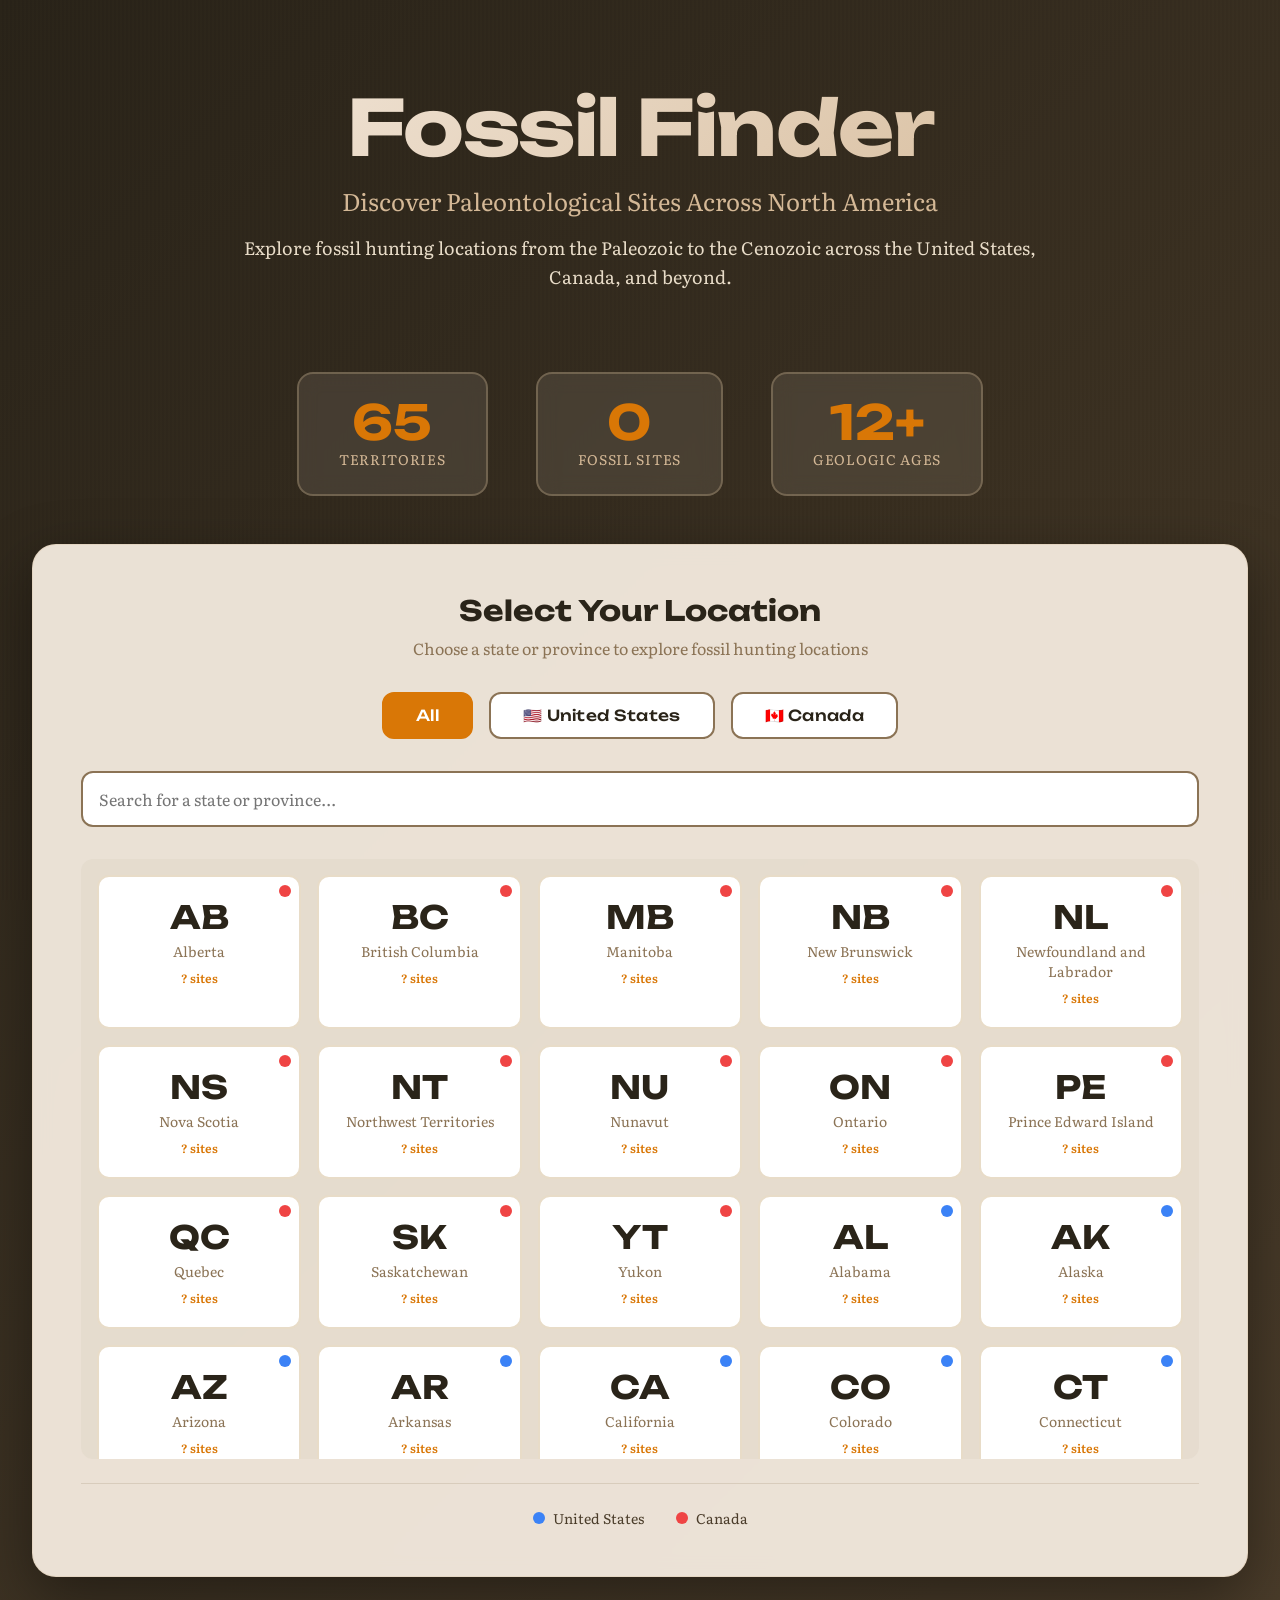
==== src/main/resources/static/index.html @ 7130c046 "feat: add complete Spring Boot backend and responsive frontend Backend - Spring Boot Application: - " ====
<!doctype html>
<html lang="en">
  <head>
    <meta charset="UTF-8" />
    <meta name="viewport" content="width=device-width, initial-scale=1.0" />
    <title>Fossil Finder - North America</title>

    <!-- Google Fonts -->
    <link
      href="https://fonts.googleapis.com/css2?family=Literata:wght@400;600;700&family=Unbounded:wght@500;700&display=swap"
      rel="stylesheet"
    />

    <!-- Stylesheets -->
    <link rel="stylesheet" href="css/base.css" />
    <link rel="stylesheet" href="css/landing.css" />
  </head>
  <body>
    <div class="container">
      <header>
        <h1>Fossil Finder</h1>
        <p class="subtitle">
          Discover Paleontological Sites Across North America
        </p>
        <p class="description">
          Explore fossil hunting locations from the Paleozoic to the Cenozoic
          across the United States, Canada, and beyond.
        </p>
      </header>

      <div class="stats-banner">
        <div class="stat-card">
          <span class="stat-number" id="totalTerritories">0</span>
          <span class="stat-label">Territories</span>
        </div>
        <div class="stat-card">
          <span class="stat-number" id="totalLocations">0</span>
          <span class="stat-label">Fossil Sites</span>
        </div>
        <div class="stat-card">
          <span class="stat-number" id="geologicAges">12+</span>
          <span class="stat-label">Geologic Ages</span>
        </div>
      </div>

      <div class="selection-panel">
        <div class="panel-header">
          <h2 class="panel-title">Select Your Location</h2>
          <p class="panel-subtitle">
            Choose a state or province to explore fossil hunting locations
          </p>
        </div>

        <div class="country-tabs">
          <button class="country-tab active" onclick="filterByCountry('all')">
            All
          </button>
          <button class="country-tab" onclick="filterByCountry('USA')">
            🇺🇸 United States
          </button>
          <button class="country-tab" onclick="filterByCountry('Canada')">
            🇨🇦 Canada
          </button>
        </div>

        <div class="search-box">
          <input
            type="text"
            class="search-input"
            id="territorySearch"
            placeholder="Search for a state or province..."
            autocomplete="off"
          />
        </div>

        <div class="territories-grid" id="territoriesGrid">
          <!-- Territories will be loaded here -->
        </div>

        <div class="legend">
          <div class="legend-item">
            <span class="legend-dot usa"></span>
            <span>United States</span>
          </div>
          <div class="legend-item">
            <span class="legend-dot canada"></span>
            <span>Canada</span>
          </div>
        </div>
      </div>
    </div>

    <script>
      const territoryData = [
        // Canadian Provinces & Territories
        { code: "AB", name: "Alberta", country: "Canada" },
        { code: "BC", name: "British Columbia", country: "Canada" },
        { code: "MB", name: "Manitoba", country: "Canada" },
        { code: "NB", name: "New Brunswick", country: "Canada" },
        { code: "NL", name: "Newfoundland and Labrador", country: "Canada" },
        { code: "NS", name: "Nova Scotia", country: "Canada" },
        { code: "NT", name: "Northwest Territories", country: "Canada" },
        { code: "NU", name: "Nunavut", country: "Canada" },
        { code: "ON", name: "Ontario", country: "Canada" },
        { code: "PE", name: "Prince Edward Island", country: "Canada" },
        { code: "QC", name: "Quebec", country: "Canada" },
        { code: "SK", name: "Saskatchewan", country: "Canada" },
        { code: "YT", name: "Yukon", country: "Canada" },

        // US States
        { code: "AL", name: "Alabama", country: "USA" },
        { code: "AK", name: "Alaska", country: "USA" },
        { code: "AZ", name: "Arizona", country: "USA" },
        { code: "AR", name: "Arkansas", country: "USA" },
        { code: "CA", name: "California", country: "USA" },
        { code: "CO", name: "Colorado", country: "USA" },
        { code: "CT", name: "Connecticut", country: "USA" },
        { code: "DC", name: "District of Columbia", country: "USA" },
        { code: "DE", name: "Delaware", country: "USA" },
        { code: "FL", name: "Florida", country: "USA" },
        { code: "GA", name: "Georgia", country: "USA" },
        { code: "HI", name: "Hawaii", country: "USA" },
        { code: "ID", name: "Idaho", country: "USA" },
        { code: "IL", name: "Illinois", country: "USA" },
        { code: "IN", name: "Indiana", country: "USA" },
        { code: "IA", name: "Iowa", country: "USA" },
        { code: "KS", name: "Kansas", country: "USA" },
        { code: "KY", name: "Kentucky", country: "USA" },
        { code: "LA", name: "Louisiana", country: "USA" },
        { code: "ME", name: "Maine", country: "USA" },
        { code: "MD", name: "Maryland", country: "USA" },
        { code: "MA", name: "Massachusetts", country: "USA" },
        { code: "MI", name: "Michigan", country: "USA" },
        { code: "MN", name: "Minnesota", country: "USA" },
        { code: "MS", name: "Mississippi", country: "USA" },
        { code: "MO", name: "Missouri", country: "USA" },
        { code: "MT", name: "Montana", country: "USA" },
        { code: "NE", name: "Nebraska", country: "USA" },
        { code: "NV", name: "Nevada", country: "USA" },
        { code: "NH", name: "New Hampshire", country: "USA" },
        { code: "NJ", name: "New Jersey", country: "USA" },
        { code: "NM", name: "New Mexico", country: "USA" },
        { code: "NY", name: "New York", country: "USA" },
        { code: "NC", name: "North Carolina", country: "USA" },
        { code: "ND", name: "North Dakota", country: "USA" },
        { code: "OH", name: "Ohio", country: "USA" },
        { code: "OK", name: "Oklahoma", country: "USA" },
        { code: "OR", name: "Oregon", country: "USA" },
        { code: "PA", name: "Pennsylvania", country: "USA" },
        { code: "RI", name: "Rhode Island", country: "USA" },
        { code: "SC", name: "South Carolina", country: "USA" },
        { code: "SD", name: "South Dakota", country: "USA" },
        { code: "TN", name: "Tennessee", country: "USA" },
        { code: "TX", name: "Texas", country: "USA" },
        { code: "UT", name: "Utah", country: "USA" },
        { code: "VT", name: "Vermont", country: "USA" },
        { code: "VA", name: "Virginia", country: "USA" },
        { code: "WA", name: "Washington", country: "USA" },
        { code: "WV", name: "West Virginia", country: "USA" },
        { code: "WI", name: "Wisconsin", country: "USA" },
        { code: "WY", name: "Wyoming", country: "USA" },

        // Other
        { code: "BA", name: "Bahamas", country: "Other" },
      ];

      let territoryCounts = {};
      let totalSites = 0;
      let currentCountryFilter = "all";

      async function loadMetadata() {
        try {
          const response = await fetch("/api/territories");
          const metadata = await response.json();

          // Build count lookup
          metadata.territories.forEach((territory) => {
            territoryCounts[territory.code] = territory.locationCount || 0;
            totalSites += territory.locationCount || 0;
          });

          document.getElementById("totalLocations").textContent =
            totalSites.toLocaleString();
          document.getElementById("totalTerritories").textContent =
            metadata.territories.length;
        } catch (error) {
          console.log("Using default territory data (metadata not available)");
          document.getElementById("totalTerritories").textContent =
            territoryData.length;
        }
      }

      function filterByCountry(country) {
        currentCountryFilter = country;

        // Update active tab
        document.querySelectorAll(".country-tab").forEach((tab) => {
          tab.classList.remove("active");
        });
        event.target.classList.add("active");

        renderTerritories();
      }

      function renderTerritories(searchFilter = "") {
        const grid = document.getElementById("territoriesGrid");

        const filtered = territoryData.filter((territory) => {
          const matchesSearch =
            territory.name.toLowerCase().includes(searchFilter.toLowerCase()) ||
            territory.code.toLowerCase().includes(searchFilter.toLowerCase());

          const matchesCountry =
            currentCountryFilter === "all" ||
            territory.country === currentCountryFilter;

          return matchesSearch && matchesCountry;
        });

        grid.innerHTML = filtered
          .map((territory) => {
            const count = territoryCounts[territory.code] || "?";
            const countryClass = territory.country.toLowerCase();

            return `
          <div class="territory-card ${countryClass}" onclick="selectTerritory('${territory.code}', '${territory.name}')">
            <div class="territory-code">${territory.code}</div>
            <div class="territory-name">${territory.name}</div>
            <div class="territory-count">${count} sites</div>
          </div>
        `;
          })
          .join("");
      }

      function selectTerritory(code, name) {
        window.location.href = `fossil-finder.html?territory=${code}`;
      }

      // Search functionality
      document
        .getElementById("territorySearch")
        .addEventListener("input", (e) => {
          renderTerritories(e.target.value);
        });

      // Initialize
      loadMetadata();
      renderTerritories();
    </script>
  </body>
</html>
---- src/main/resources/static/css/base.css ----
/*
 * Fossil Finder - Base Styles
 * Shared across all pages
 */

/* CSS Reset */
* {
  margin: 0;
  padding: 0;
  box-sizing: border-box;
}

/* CSS Variables - Design System */
:root {
  /* Earth Tones */
  --earth-dark: #2a2419;
  --earth-brown: #4a3c2a;
  --sediment: #8b7355;
  --sand: #d4b896;
  --fossil-cream: #f5ebe0;
  --limestone: #e8dcc8;
  
  /* Accent Colors */
  --accent-amber: #d97706;
  --accent-rust: #c2410c;
  
  /* Country Indicators */
  --usa-blue: #3b82f6;
  --canada-red: #ef4444;
  
  /* Typography */
  --font-display: 'Unbounded', sans-serif;
  --font-body: 'Literata', serif;
  
  /* Spacing */
  --spacing-xs: 0.5rem;
  --spacing-sm: 1rem;
  --spacing-md: 1.5rem;
  --spacing-lg: 2rem;
  --spacing-xl: 3rem;
  
  /* Border Radius */
  --radius-sm: 8px;
  --radius-md: 12px;
  --radius-lg: 16px;
  --radius-xl: 24px;
}

/* Base Styles */
body {
  font-family: var(--font-body);
  background: linear-gradient(135deg, var(--earth-dark) 0%, var(--earth-brown) 100%);
  color: var(--fossil-cream);
  min-height: 100vh;
  overflow-x: hidden;
  position: relative;
}

/* Texture Overlay */
body::before {
  content: '';
  position: fixed;
  top: 0;
  left: 0;
  right: 0;
  bottom: 0;
  background-image: 
    repeating-linear-gradient(
      90deg,
      transparent,
      transparent 2px,
      rgba(0,0,0,0.03) 2px,
      rgba(0,0,0,0.03) 4px
    );
  pointer-events: none;
  z-index: 1;
}

/* Container */
.container {
  max-width: 1600px;
  margin: 0 auto;
  padding: var(--spacing-lg);
  position: relative;
  z-index: 2;
}

/* Typography */
h1 {
  font-family: var(--font-display);
  font-size: clamp(2.5rem, 6vw, 5rem);
  font-weight: 700;
  letter-spacing: -0.02em;
  margin-bottom: 0.5rem;
  background: linear-gradient(135deg, var(--fossil-cream) 0%, var(--sand) 100%);
  -webkit-background-clip: text;
  -webkit-text-fill-color: transparent;
  background-clip: text;
}

/* Buttons */
button,
.btn {
  font-family: var(--font-display);
  font-size: 0.95rem;
  font-weight: 500;
  padding: 0.875rem 2rem;
  border: none;
  border-radius: var(--radius-md);
  cursor: pointer;
  transition: all 0.3s ease;
  letter-spacing: 0.02em;
}

.btn-primary {
  background: linear-gradient(135deg, var(--accent-amber) 0%, var(--accent-rust) 100%);
  color: white;
  box-shadow: 0 4px 12px rgba(217, 119, 6, 0.3);
}

.btn-primary:hover {
  transform: translateY(-2px);
  box-shadow: 0 6px 20px rgba(217, 119, 6, 0.4);
}

.btn-secondary {
  background: var(--sediment);
  color: var(--fossil-cream);
}

.btn-secondary:hover {
  background: var(--earth-brown);
}

/* Form Elements */
input[type="text"],
select {
  width: 100%;
  padding: 0.875rem 1rem;
  border: 2px solid var(--sediment);
  border-radius: var(--radius-md);
  font-family: var(--font-body);
  font-size: 1rem;
  color: var(--earth-dark);
  background: white;
  transition: all 0.3s ease;
}

input[type="text"]:focus,
select:focus {
  outline: none;
  border-color: var(--accent-amber);
  box-shadow: 0 0 0 4px rgba(217, 119, 6, 0.1);
  transform: translateY(-1px);
}

/* Badges */
.age-badge {
  display: inline-block;
  padding: 0.25rem 0.625rem;
  border-radius: 6px;
  font-size: 0.813rem;
  font-weight: 600;
  margin-right: 0.5rem;
}

.age-devonian { background: #fbbf24; color: #78350f; }
.age-silurian { background: #60a5fa; color: #1e3a8a; }
.age-ordovician { background: #a78bfa; color: #4c1d95; }
.age-pennsylvanian { background: #34d399; color: #064e3b; }
.age-mississippian { background: #f472b6; color: #831843; }
.age-permian { background: #fb923c; color: #7c2d12; }
.age-carboniferous { background: #4ade80; color: #14532d; }
.age-pleistocene { background: #cbd5e1; color: #1e293b; }

/* Animations */
@keyframes fadeInDown {
  from {
    opacity: 0;
    transform: translateY(-30px);
  }
  to {
    opacity: 1;
    transform: translateY(0);
  }
}

@keyframes fadeIn {
  from { opacity: 0; }
  to { opacity: 1; }
}

@keyframes slideUp {
  from {
    opacity: 0;
    transform: translateY(40px);
  }
  to {
    opacity: 1;
    transform: translateY(0);
  }
}

/* Responsive */
@media (max-width: 768px) {
  .container {
    padding: var(--spacing-sm);
  }
  
  button,
  .btn {
    width: 100%;
  }
}
---- src/main/resources/static/css/landing.css ----
/*
 * Fossil Finder - Landing Page Styles
 * Territory selector and country filtering
 */

/* Header */
header {
  text-align: center;
  padding: 3rem 0 2rem;
}

.subtitle {
  font-size: 1.5rem;
  color: var(--sand);
  margin-bottom: 1rem;
  animation: fadeIn 1s ease-out 0.3s backwards;
}

.description {
  font-size: 1.125rem;
  color: var(--limestone);
  max-width: 800px;
  margin: 0 auto 3rem;
  line-height: 1.6;
  animation: fadeIn 1s ease-out 0.5s backwards;
}

/* Stats Banner */
.stats-banner {
  display: flex;
  justify-content: center;
  gap: 3rem;
  margin-bottom: 3rem;
  flex-wrap: wrap;
}

.stat-card {
  background: rgba(245, 235, 224, 0.1);
  border: 2px solid rgba(212, 184, 150, 0.3);
  border-radius: var(--radius-lg);
  padding: 1.5rem 2.5rem;
  text-align: center;
  backdrop-filter: blur(10px);
  animation: slideUp 0.8s ease-out backwards;
}

.stat-card:nth-child(1) { animation-delay: 0.2s; }
.stat-card:nth-child(2) { animation-delay: 0.3s; }
.stat-card:nth-child(3) { animation-delay: 0.4s; }

.stat-number {
  font-family: var(--font-display);
  font-size: 3rem;
  font-weight: 700;
  color: var(--accent-amber);
  display: block;
  line-height: 1;
}

.stat-label {
  font-size: 0.875rem;
  color: var(--sand);
  text-transform: uppercase;
  letter-spacing: 0.05em;
  margin-top: 0.5rem;
}

/* Selection Panel */
.selection-panel {
  background: rgba(245, 235, 224, 0.95);
  backdrop-filter: blur(10px);
  border-radius: var(--radius-xl);
  padding: 3rem;
  box-shadow: 0 20px 60px rgba(0, 0, 0, 0.4);
  border: 1px solid rgba(212, 184, 150, 0.3);
  animation: slideUp 0.8s ease-out 0.5s backwards;
}

.panel-header {
  text-align: center;
  margin-bottom: 2rem;
}

.panel-title {
  font-family: var(--font-display);
  font-size: 1.75rem;
  color: var(--earth-dark);
  margin-bottom: 0.5rem;
}

.panel-subtitle {
  color: var(--sediment);
  font-size: 1rem;
}

/* Country Tabs */
.country-tabs {
  display: flex;
  gap: 1rem;
  justify-content: center;
  margin-bottom: 2rem;
}

.country-tab {
  font-family: var(--font-display);
  padding: 0.75rem 2rem;
  border: 2px solid var(--sediment);
  border-radius: var(--radius-md);
  background: white;
  color: var(--earth-dark);
  cursor: pointer;
  transition: all 0.3s ease;
  font-size: 0.95rem;
  font-weight: 500;
}

.country-tab:hover {
  border-color: var(--accent-amber);
  transform: translateY(-2px);
}

.country-tab.active {
  background: var(--accent-amber);
  color: white;
  border-color: var(--accent-amber);
}

/* Search Box */
.search-box {
  margin-bottom: 2rem;
}

.search-input {
  width: 100%;
  padding: 1rem 1.5rem;
  border: 2px solid var(--sediment);
  border-radius: var(--radius-md);
  font-family: var(--font-body);
  font-size: 1.125rem;
  color: var(--earth-dark);
  background: white;
  transition: all 0.3s ease;
}

.search-input:focus {
  outline: none;
  border-color: var(--accent-amber);
  box-shadow: 0 0 0 4px rgba(217, 119, 6, 0.1);
}

/* Territories Grid */
.territories-grid {
  display: grid;
  grid-template-columns: repeat(auto-fill, minmax(200px, 1fr));
  gap: 1rem;
  max-height: 600px;
  overflow-y: auto;
  padding: 1rem;
  background: rgba(139, 115, 85, 0.05);
  border-radius: var(--radius-md);
}

/* Territory Cards */
.territory-card {
  background: white;
  border: 2px solid var(--limestone);
  border-radius: var(--radius-md);
  padding: 1.25rem;
  cursor: pointer;
  transition: all 0.3s ease;
  text-align: center;
  position: relative;
}

.territory-card::before {
  content: '';
  position: absolute;
  top: 8px;
  right: 8px;
  width: 12px;
  height: 12px;
  border-radius: 50%;
}

.territory-card.usa::before {
  background: var(--usa-blue);
}

.territory-card.canada::before {
  background: var(--canada-red);
}

.territory-card:hover {
  border-color: var(--accent-amber);
  transform: translateY(-2px);
  box-shadow: 0 8px 24px rgba(217, 119, 6, 0.2);
}

.territory-code {
  font-family: var(--font-display);
  font-size: 2rem;
  font-weight: 700;
  color: var(--earth-dark);
  margin-bottom: 0.25rem;
}

.territory-name {
  font-size: 0.875rem;
  color: var(--sediment);
  margin-bottom: 0.5rem;
}

.territory-count {
  font-size: 0.75rem;
  color: var(--accent-amber);
  font-weight: 600;
}

/* Legend */
.legend {
  display: flex;
  gap: 2rem;
  justify-content: center;
  margin-top: 1.5rem;
  padding-top: 1.5rem;
  border-top: 1px solid rgba(139, 115, 85, 0.2);
}

.legend-item {
  display: flex;
  align-items: center;
  gap: 0.5rem;
  font-size: 0.875rem;
  color: var(--earth-brown);
}

.legend-dot {
  width: 12px;
  height: 12px;
  border-radius: 50%;
}

.legend-dot.usa { background: var(--usa-blue); }
.legend-dot.canada { background: var(--canada-red); }

/* Mobile Responsive */
@media (max-width: 768px) {
  .selection-panel {
    padding: 1.5rem;
  }

  .territories-grid {
    grid-template-columns: repeat(auto-fill, minmax(150px, 1fr));
    max-height: 500px;
  }

  .stats-banner {
    gap: 1rem;
  }

  .country-tabs {
    flex-direction: column;
  }
}
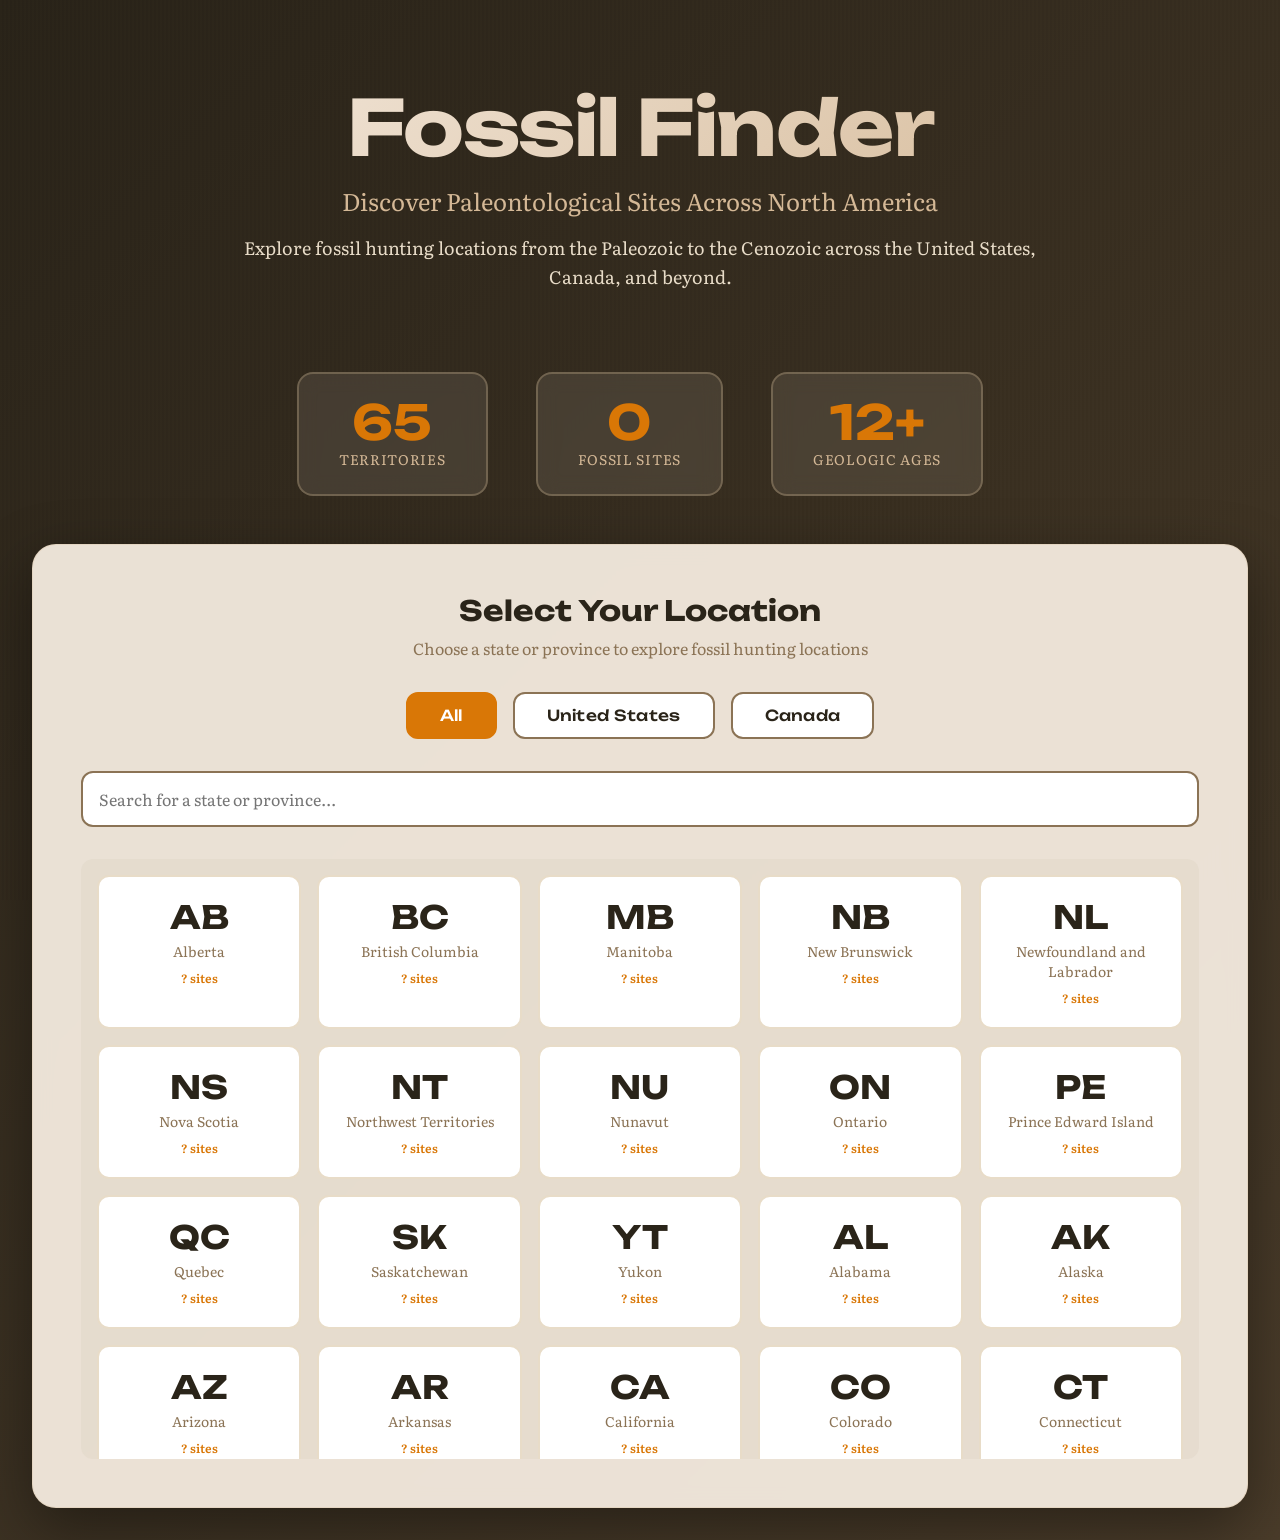
==== commit 82b63d8b: "Add weather integration and USFS/USGS design polish Backend: - OpenWeather API integration (WeatherS" ====
--- a/src/main/resources/static/index.html
+++ b/src/main/resources/static/index.html
@@ -56,10 +56,10 @@
             All
           </button>
           <button class="country-tab" onclick="filterByCountry('USA')">
-            🇺🇸 United States
+            United States
           </button>
           <button class="country-tab" onclick="filterByCountry('Canada')">
-            🇨🇦 Canada
+            Canada
           </button>
         </div>
 
@@ -75,17 +75,6 @@
 
         <div class="territories-grid" id="territoriesGrid">
           <!-- Territories will be loaded here -->
-        </div>
-
-        <div class="legend">
-          <div class="legend-item">
-            <span class="legend-dot usa"></span>
-            <span>United States</span>
-          </div>
-          <div class="legend-item">
-            <span class="legend-dot canada"></span>
-            <span>Canada</span>
-          </div>
         </div>
       </div>
     </div>
@@ -171,22 +160,24 @@
       async function loadMetadata() {
         try {
           const response = await fetch("/api/territories");
-          const metadata = await response.json();
-
+          const territories = await response.json();
           // Build count lookup
-          metadata.territories.forEach((territory) => {
+          territories.forEach((territory) => {
             territoryCounts[territory.code] = territory.locationCount || 0;
             totalSites += territory.locationCount || 0;
           });
-
           document.getElementById("totalLocations").textContent =
             totalSites.toLocaleString();
           document.getElementById("totalTerritories").textContent =
-            metadata.territories.length;
+            territories.length;
+
+          // Re-render territories now that we have counts
+          renderTerritories();
         } catch (error) {
           console.log("Using default territory data (metadata not available)");
           document.getElementById("totalTerritories").textContent =
             territoryData.length;
+          renderTerritories();
         }
       }
 
@@ -220,10 +211,9 @@
         grid.innerHTML = filtered
           .map((territory) => {
             const count = territoryCounts[territory.code] || "?";
-            const countryClass = territory.country.toLowerCase();
 
             return `
-          <div class="territory-card ${countryClass}" onclick="selectTerritory('${territory.code}', '${territory.name}')">
+          <div class="territory-card" onclick="selectTerritory('${territory.code}', '${territory.name}')">
             <div class="territory-code">${territory.code}</div>
             <div class="territory-name">${territory.name}</div>
             <div class="territory-count">${count} sites</div>
@@ -246,7 +236,6 @@
 
       // Initialize
       loadMetadata();
-      renderTerritories();
     </script>
   </body>
 </html>
--- a/src/main/resources/static/css/base.css
+++ b/src/main/resources/static/css/base.css
@@ -20,13 +20,16 @@
   --fossil-cream: #f5ebe0;
   --limestone: #e8dcc8;
   
+  /* USFS/USGS Inspired Palette */
+  --forest-green: #2d5016;
+  --sage-green: #8a9a5b;
+  --mustard-yellow: #d4a017;
+  --terracotta: #c65d3b;
+  --warm-brown: #8b6f47;
+  
   /* Accent Colors */
   --accent-amber: #d97706;
   --accent-rust: #c2410c;
-  
-  /* Country Indicators */
-  --usa-blue: #3b82f6;
-  --canada-red: #ef4444;
   
   /* Typography */
   --font-display: 'Unbounded', sans-serif;
@@ -154,7 +157,7 @@
   transform: translateY(-1px);
 }
 
-/* Badges */
+/* Geological Age Badges - Based on International Chronostratigraphic Chart Colors */
 .age-badge {
   display: inline-block;
   padding: 0.25rem 0.625rem;
@@ -164,14 +167,44 @@
   margin-right: 0.5rem;
 }
 
-.age-devonian { background: #fbbf24; color: #78350f; }
-.age-silurian { background: #60a5fa; color: #1e3a8a; }
-.age-ordovician { background: #a78bfa; color: #4c1d95; }
-.age-pennsylvanian { background: #34d399; color: #064e3b; }
-.age-mississippian { background: #f472b6; color: #831843; }
-.age-permian { background: #fb923c; color: #7c2d12; }
-.age-carboniferous { background: #4ade80; color: #14532d; }
-.age-pleistocene { background: #cbd5e1; color: #1e293b; }
+/* Paleozoic Era (542-251 Ma) */
+.age-cambrian { background: #7fa056; color: #1a3d0f; }
+.age-ordovician { background: #009270; color: #fff; }
+.age-silurian { background: #b3e1b6; color: #1f5024; }
+.age-devonian { background: #cb8c37; color: #3d2710; }
+.age-mississippian { background: #67a599; color: #1a3d35; }
+.age-pennsylvanian { background: #99c08d; color: #2a4523; }
+.age-carboniferous { background: #67a599; color: #1a3d35; }
+.age-permian { background: #f04028; color: #fff; }
+.age-paleozoic { background: #99c08d; color: #2a4523; }
+
+/* Mesozoic Era (251-66 Ma) */
+.age-triassic { background: #812b92; color: #fff; }
+.age-jurassic { background: #34b2c9; color: #0d3d47; }
+.age-cretaceous { background: #7fc64e; color: #2d4519; }
+.age-mesozoic { background: #67c5ca; color: #1a4447; }
+
+/* Cenozoic Era (66 Ma-present) */
+.age-paleocene { background: #fd9a52; color: #4a2e15; }
+.age-eocene { background: #fdc366; color: #5c3a14; }
+.age-oligocene { background: #fdd9b0; color: #6b4820; }
+.age-miocene { background: #ffff99; color: #666600; }
+.age-pliocene { background: #ffffcc; color: #7a7a33; }
+.age-pleistocene { background: #fff2ae; color: #7a6f33; }
+.age-holocene { background: #fef2e0; color: #8b7355; }
+.age-tertiary { background: #fd9a52; color: #4a2e15; }
+.age-quaternary { background: #fff2ae; color: #7a6f33; }
+.age-cenozoic { background: #ffff99; color: #666600; }
+.age-recent { background: #fef2e0; color: #8b7355; }
+
+/* Precambrian (4600-542 Ma) */
+.age-precambrian { background: #f74370; color: #fff; }
+.age-proterozoic { background: #f74370; color: #fff; }
+.age-neoproterozoic { background: #febe71; color: #5c3815; }
+.age-ediacaran { background: #fed96a; color: #5c4615; }
+
+/* Unknown/Missing */
+.age-unknown { background: #9ca3af; color: #1f2937; }
 
 /* Animations */
 @keyframes fadeInDown {
